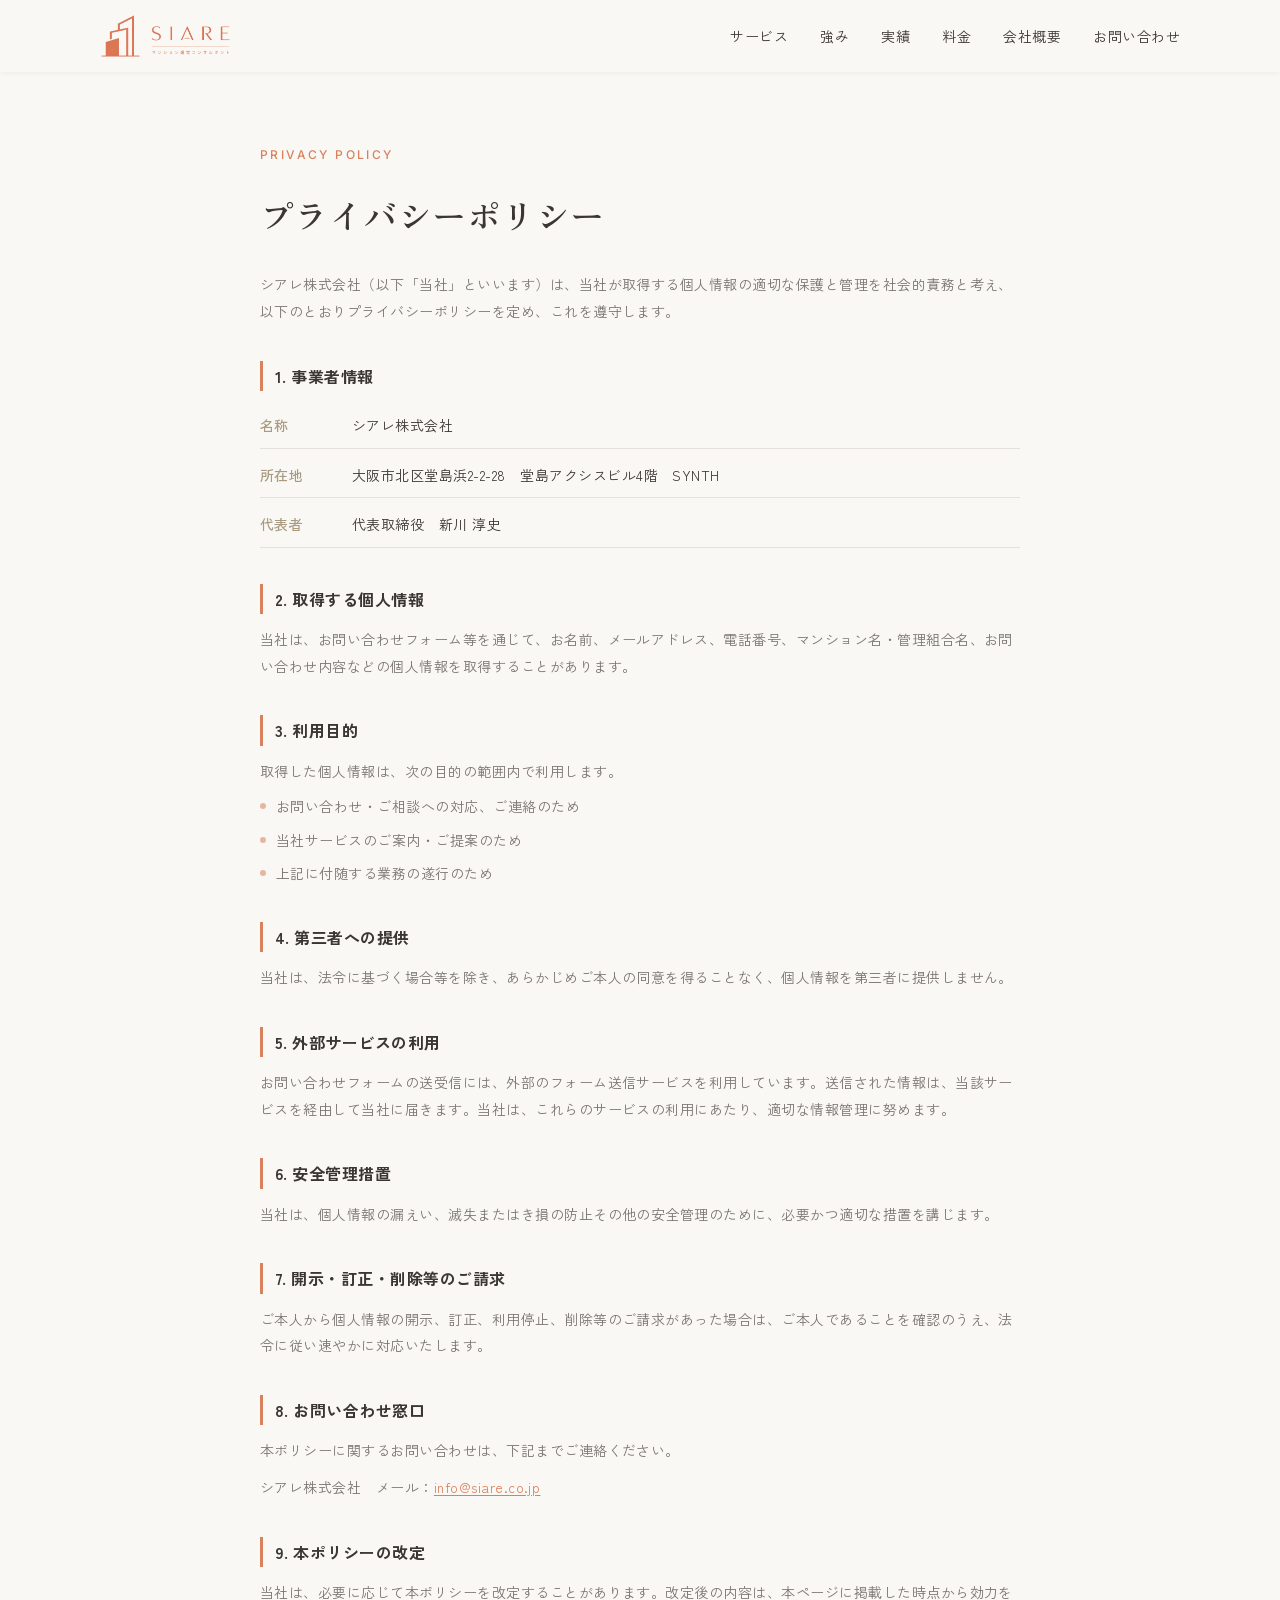
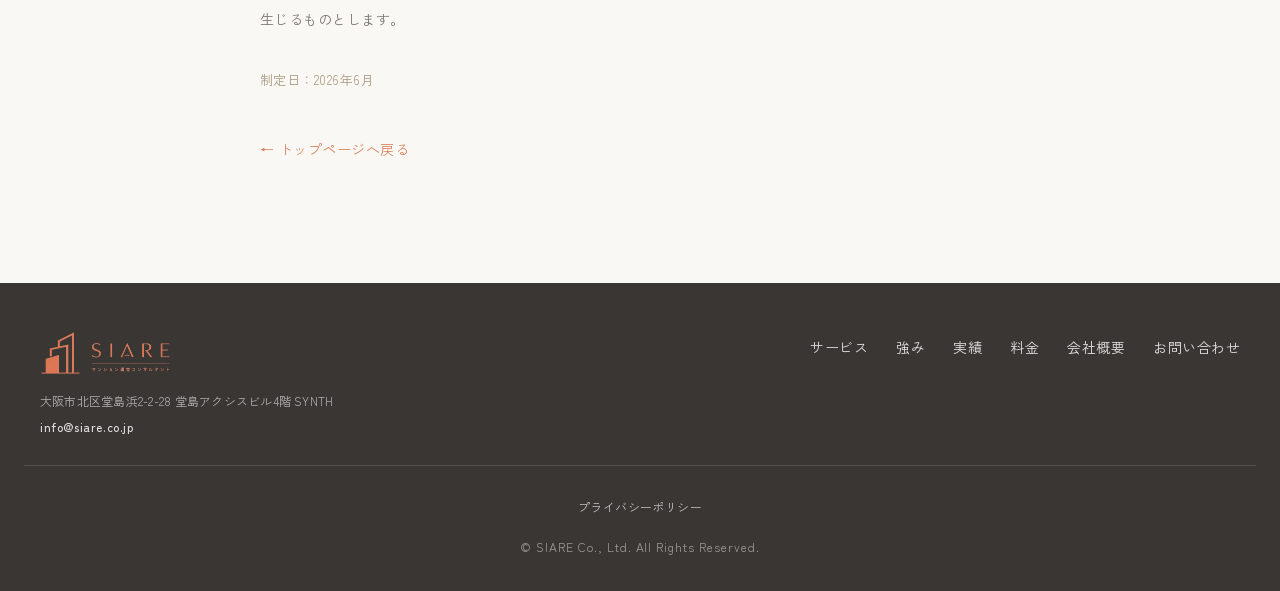
==== privacy.html @ 4459113c "feat: 対応実績(CASE STUDY)セクション・プライバシーポリシー・ファビコンを追加 - 実績(CASE STUDY)セクション追加: 540戸タワマンでの積立金増額圧縮   (370→27" ====
<!DOCTYPE html>
<html lang="ja">
<head>
  <meta charset="UTF-8">
  <meta name="viewport" content="width=device-width, initial-scale=1.0">
  <title>プライバシーポリシー | シアレ株式会社</title>
  <meta name="description" content="シアレ株式会社のプライバシーポリシー（個人情報の取り扱いについて）。">
  <link rel="canonical" href="https://www.siare.co.jp/privacy.html">
  <meta name="robots" content="index, follow">

  <link rel="icon" href="images/favicon.png" type="image/png">

  <link rel="preconnect" href="https://fonts.googleapis.com">
  <link rel="preconnect" href="https://fonts.gstatic.com" crossorigin>
  <link href="https://fonts.googleapis.com/css2?family=Cormorant+Garamond:wght@400;500;600&family=Inter:wght@400;500&family=Zen+Kaku+Gothic+New:wght@400;500;700&family=Zen+Old+Mincho:wght@400;500;600;700&display=swap" rel="stylesheet">

  <link rel="stylesheet" href="css/style.css">
</head>
<body class="page-legal">

  <header class="site-header is-scrolled" id="site-header">
    <div class="site-header__inner">
      <a class="brand" href="index.html" aria-label="シアレ株式会社 トップへ">
        <img class="brand__img" src="images/logo.png" alt="SIARE マンション運営コンサルタント" width="1040" height="349">
      </a>

      <nav class="global-nav" id="global-nav" aria-label="メインナビゲーション">
        <ul class="global-nav__list">
          <li><a href="index.html#service">サービス</a></li>
          <li><a href="index.html#strength">強み</a></li>
          <li><a href="index.html#case">実績</a></li>
          <li><a href="index.html#pricing">料金</a></li>
          <li><a href="index.html#company">会社概要</a></li>
          <li><a href="index.html#contact">お問い合わせ</a></li>
        </ul>
      </nav>

      <button class="nav-toggle" id="nav-toggle" aria-label="メニューを開く" aria-expanded="false" aria-controls="global-nav">
        <span class="nav-toggle__bar"></span>
        <span class="nav-toggle__bar"></span>
        <span class="nav-toggle__bar"></span>
      </button>
    </div>
  </header>

  <main class="legal">
    <div class="legal__inner">
      <p class="label">PRIVACY POLICY</p>
      <h1 class="legal__title">プライバシーポリシー</h1>
      <p class="legal__intro">
        シアレ株式会社（以下「当社」といいます）は、当社が取得する個人情報の適切な保護と管理を社会的責務と考え、
        以下のとおりプライバシーポリシーを定め、これを遵守します。
      </p>

      <section class="legal-section">
        <h2 class="legal-section__title">1. 事業者情報</h2>
        <dl class="legal-info">
          <div><dt>名称</dt><dd>シアレ株式会社</dd></div>
          <div><dt>所在地</dt><dd>大阪市北区堂島浜2-2-28　堂島アクシスビル4階　SYNTH</dd></div>
          <div><dt>代表者</dt><dd>代表取締役　新川 淳史</dd></div>
        </dl>
      </section>

      <section class="legal-section">
        <h2 class="legal-section__title">2. 取得する個人情報</h2>
        <p>当社は、お問い合わせフォーム等を通じて、お名前、メールアドレス、電話番号、マンション名・管理組合名、お問い合わせ内容などの個人情報を取得することがあります。</p>
      </section>

      <section class="legal-section">
        <h2 class="legal-section__title">3. 利用目的</h2>
        <p>取得した個人情報は、次の目的の範囲内で利用します。</p>
        <ul class="legal-list">
          <li>お問い合わせ・ご相談への対応、ご連絡のため</li>
          <li>当社サービスのご案内・ご提案のため</li>
          <li>上記に付随する業務の遂行のため</li>
        </ul>
      </section>

      <section class="legal-section">
        <h2 class="legal-section__title">4. 第三者への提供</h2>
        <p>当社は、法令に基づく場合等を除き、あらかじめご本人の同意を得ることなく、個人情報を第三者に提供しません。</p>
      </section>

      <section class="legal-section">
        <h2 class="legal-section__title">5. 外部サービスの利用</h2>
        <p>お問い合わせフォームの送受信には、外部のフォーム送信サービスを利用しています。送信された情報は、当該サービスを経由して当社に届きます。当社は、これらのサービスの利用にあたり、適切な情報管理に努めます。</p>
      </section>

      <section class="legal-section">
        <h2 class="legal-section__title">6. 安全管理措置</h2>
        <p>当社は、個人情報の漏えい、滅失またはき損の防止その他の安全管理のために、必要かつ適切な措置を講じます。</p>
      </section>

      <section class="legal-section">
        <h2 class="legal-section__title">7. 開示・訂正・削除等のご請求</h2>
        <p>ご本人から個人情報の開示、訂正、利用停止、削除等のご請求があった場合は、ご本人であることを確認のうえ、法令に従い速やかに対応いたします。</p>
      </section>

      <section class="legal-section">
        <h2 class="legal-section__title">8. お問い合わせ窓口</h2>
        <p>本ポリシーに関するお問い合わせは、下記までご連絡ください。</p>
        <p>シアレ株式会社　メール：<a href="mailto:info@siare.co.jp">info@siare.co.jp</a></p>
      </section>

      <section class="legal-section">
        <h2 class="legal-section__title">9. 本ポリシーの改定</h2>
        <p>当社は、必要に応じて本ポリシーを改定することがあります。改定後の内容は、本ページに掲載した時点から効力を生じるものとします。</p>
      </section>

      <p class="legal__date">制定日：2026年6月</p>

      <p class="legal__back"><a href="index.html">← トップページへ戻る</a></p>
    </div>
  </main>

  <footer class="site-footer">
    <div class="site-footer__inner">
      <div class="site-footer__brand">
        <img class="brand__img brand__img--footer" src="images/logo.png" alt="SIARE マンション運営コンサルタント" width="1040" height="349">
        <p class="footer-contact">
          <span class="footer-contact__addr">大阪市北区堂島浜2-2-28 堂島アクシスビル4階 SYNTH</span>
          <a class="footer-contact__link" href="mailto:info@siare.co.jp">info@siare.co.jp</a>
        </p>
      </div>
      <nav class="footer-nav" aria-label="フッターナビゲーション">
        <ul class="footer-nav__list">
          <li><a href="index.html#service">サービス</a></li>
          <li><a href="index.html#strength">強み</a></li>
          <li><a href="index.html#case">実績</a></li>
          <li><a href="index.html#pricing">料金</a></li>
          <li><a href="index.html#company">会社概要</a></li>
          <li><a href="index.html#contact">お問い合わせ</a></li>
        </ul>
      </nav>
    </div>
    <div class="site-footer__legal">
      <a href="privacy.html">プライバシーポリシー</a>
    </div>
    <p class="site-footer__copyright">© SIARE Co., Ltd. All Rights Reserved.</p>
  </footer>

  <script src="js/main.js"></script>
</body>
</html>
---- css/style.css ----
/* ============================================ */
/* CSS変数（デザインシステム）                   */
/* ============================================ */
:root {
  /* メインカラー */
  --color-terracotta:        #D9805C;  /* メインアクセント */
  --color-terracotta-dark:   #C56B47;  /* ホバー・強調 */
  --color-terracotta-light:  #E8B5A0;  /* 区切り・淡いアクセント */

  /* 背景 */
  --color-bg-main:           #FAF8F4;  /* メイン背景 */
  --color-bg-section:        #F5F1EB;  /* セクション区切り背景 */
  --color-bg-card:           #FFFFFF;  /* カード背景 */

  /* テキスト */
  --color-text-primary:      #3A3633;  /* 本文・見出し */
  --color-text-secondary:    #7A7570;  /* サブテキスト */
  --color-text-muted:        #A89B82;  /* ラベル・補助 */

  /* ライン */
  --color-line-light:        #E5E2DC;  /* 境界線 */
  --color-line-accent:       #D9805C;  /* アクセント線 */

  /* チャコール（フッター等） */
  --color-charcoal:          #3A3633;

  /* フォントファミリー */
  --font-jp: 'Zen Kaku Gothic New', 'Hiragino Kaku Gothic ProN', 'Hiragino Sans', sans-serif;
  --font-jp-serif: 'Zen Old Mincho', 'Hiragino Mincho ProN', 'YuMincho', 'Yu Mincho', serif;
  --font-en-serif: 'Cormorant Garamond', 'Playfair Display', Georgia, serif;
  --font-en-sans: 'Inter', 'Helvetica Neue', Arial, sans-serif;

  /* レイアウト */
  --content-max: 1200px;
  --header-height: 72px;
}

/* ============================================ */
/* リセット                                      */
/* ============================================ */
*,
*::before,
*::after {
  box-sizing: border-box;
  margin: 0;
  padding: 0;
}

html {
  scroll-behavior: smooth;
  scroll-padding-top: var(--header-height);
}

img {
  max-width: 100%;
  height: auto;
  display: block;
}

ul {
  list-style: none;
}

a {
  text-decoration: none;
  color: inherit;
}

button {
  font-family: inherit;
  cursor: pointer;
  border: none;
  background: none;
}

/* ============================================ */
/* ベース・タイポグラフィ                         */
/* ============================================ */
body {
  font-family: var(--font-jp);
  color: var(--color-text-primary);
  background-color: var(--color-bg-main);
  line-height: 1.9;
  font-size: 14px;
  font-weight: 400;
  letter-spacing: 0.03em;
  -webkit-font-smoothing: antialiased;
  text-rendering: optimizeLegibility;
}

/* 小ラベル（英文） */
.label {
  font-family: var(--font-en-sans);
  color: var(--color-terracotta);
  font-size: 12px;
  letter-spacing: 0.2em;
  font-weight: 500;
  text-transform: uppercase;
  margin-bottom: 16px;
}

/* セクション見出し */
.section-heading {
  font-family: var(--font-jp-serif);
  font-size: 25px;
  font-weight: 600;
  line-height: 1.5;
  letter-spacing: 0.04em;
  color: var(--color-text-primary);
}

.section-heading--left {
  margin-bottom: 24px;
}

/* 罫線付き中央見出し（─── サービス ───） */
.section-heading--ruled {
  text-align: center;
  margin-bottom: 48px;
  display: flex;
  align-items: center;
  justify-content: center;
  gap: 20px;
}

.section-heading--ruled span {
  white-space: nowrap;
}

.section-heading--ruled::before,
.section-heading--ruled::after {
  content: "";
  display: block;
  width: 48px;
  height: 1px;
  background-color: var(--color-terracotta);
}

/* 共通インナー（最大幅・中央寄せ） */
.hero__inner,
.concept__inner,
.service__inner,
.target__inner,
.message__inner,
.company__inner,
.cta__inner,
.site-footer__inner {
  max-width: var(--content-max);
  margin-inline: auto;
}

/* セクション共通の余白（モバイル） */
.concept,
.service,
.target,
.message,
.company,
.cta,
.contact {
  padding: 60px 24px;
}

/* ============================================ */
/* ボタン                                        */
/* ============================================ */
.btn {
  display: inline-flex;
  align-items: center;
  gap: 8px;
  padding: 14px 32px;
  border-radius: 2px;
  font-family: var(--font-jp);
  font-size: 14px;
  font-weight: 500;
  line-height: 1;
  transition: background-color 0.25s ease, color 0.25s ease;
  border: 1px solid transparent;
}

/* プライマリ */
.btn--primary {
  background-color: var(--color-terracotta);
  color: #fff;
}
.btn--primary:hover {
  background-color: var(--color-terracotta-dark);
}

/* セカンダリ */
.btn--secondary {
  background-color: transparent;
  color: var(--color-terracotta);
  border-color: var(--color-terracotta);
}
.btn--secondary:hover {
  background-color: var(--color-terracotta);
  color: #fff;
}

/* アクセント背景上（白塗り・テラコッタ文字） */
.btn--on-accent {
  background-color: #fff;
  color: var(--color-terracotta);
  padding: 16px 40px;
  font-size: 15px;
}
.btn--on-accent:hover {
  background-color: var(--color-bg-section);
}

/* ============================================ */
/* ヘッダー（fixed）                             */
/* ============================================ */
.site-header {
  position: fixed;
  top: 0;
  left: 0;
  width: 100%;
  background-color: transparent;
  z-index: 1000;
  transition: background-color 0.3s ease, box-shadow 0.3s ease;
}

/* スクロール後：白背景に切替 */
.site-header.is-scrolled {
  background-color: rgba(250, 248, 244, 0.92);
  box-shadow: 0 1px 6px rgba(0, 0, 0, 0.05);
  -webkit-backdrop-filter: blur(8px);
  backdrop-filter: blur(8px);
}

.site-header__inner {
  max-width: var(--content-max);
  margin-inline: auto;
  height: var(--header-height);
  padding: 0 24px;
  display: flex;
  align-items: center;
  justify-content: space-between;
}

.brand {
  display: flex;
  flex-direction: column;
  line-height: 1.2;
}

.brand__logo {
  font-family: var(--font-en-serif);
  font-size: 26px;
  font-weight: 600;
  letter-spacing: 0.08em;
  color: #fff;
  transition: color 0.3s ease;
}

.brand__tagline {
  font-size: 10px;
  letter-spacing: 0.08em;
  color: rgba(255, 255, 255, 0.8);
  margin-top: 2px;
  transition: color 0.3s ease;
}

/* スクロール後（白背景）のブランド配色 */
.site-header.is-scrolled .brand__logo {
  color: var(--color-terracotta);
}
.site-header.is-scrolled .brand__tagline {
  color: var(--color-text-secondary);
}

/* ロゴ画像（テキストロゴから差し替え・透過PNG） */
.brand__img {
  height: 38px;
  width: auto;
  display: block;
}
/* 透明ヘッダー（ヒーロー上の暗背景）では白く表示 */
.site-header .brand__img {
  filter: brightness(0) invert(1);
  transition: filter 0.3s ease;
}
/* スクロール後（明るいクリーム背景）は本来のテラコッタ色 */
.site-header.is-scrolled .brand__img {
  filter: none;
}
/* フッター（暗いチャコール背景）では白く表示 */
.brand__img--footer {
  filter: brightness(0) invert(1);
  height: 44px;
}

@media (min-width: 768px) {
  .brand__img {
    height: 44px;
  }
}

/* グローバルナビ（モバイル：非表示→展開） */
.global-nav {
  position: fixed;
  top: var(--header-height);
  left: 0;
  width: 100%;
  background-color: rgba(255, 255, 255, 0.98);
  box-shadow: 0 6px 10px rgba(0, 0, 0, 0.05);
  max-height: 0;
  overflow: hidden;
  transition: max-height 0.3s ease;
}

.global-nav.is-open {
  max-height: 320px;
}

.global-nav__list {
  display: flex;
  flex-direction: column;
}

.global-nav__list li {
  border-top: 1px solid var(--color-line-light);
}

.global-nav__list a {
  display: block;
  padding: 16px 24px;
  font-size: 15px;
  color: var(--color-text-primary);
  transition: color 0.2s ease;
}

.global-nav__list a:hover {
  color: var(--color-terracotta);
}

/* ハンバーガー */
.nav-toggle {
  width: 40px;
  height: 40px;
  display: flex;
  flex-direction: column;
  justify-content: center;
  align-items: center;
  gap: 5px;
}

.nav-toggle__bar {
  display: block;
  width: 24px;
  height: 2px;
  background-color: #fff;
  transition: transform 0.3s ease, opacity 0.3s ease, background-color 0.3s ease;
}

/* スクロール後／メニュー展開中はダーク */
.site-header.is-scrolled .nav-toggle__bar,
.nav-toggle.is-active .nav-toggle__bar {
  background-color: var(--color-text-primary);
}

.nav-toggle.is-active .nav-toggle__bar:nth-child(1) {
  transform: translateY(7px) rotate(45deg);
}
.nav-toggle.is-active .nav-toggle__bar:nth-child(2) {
  opacity: 0;
}
.nav-toggle.is-active .nav-toggle__bar:nth-child(3) {
  transform: translateY(-7px) rotate(-45deg);
}

/* ============================================ */
/* ヒーローセクション（画像背景＋オーバーレイ）   */
/* ============================================ */
.hero {
  position: relative;
  min-height: 88svh;
  display: flex;
  align-items: center;
  justify-content: center;
  text-align: center;
  padding: calc(var(--header-height) + 36px) 24px 72px;
  overflow: hidden;
}

/* 背景画像（全面カバー） */
.hero__bg {
  position: absolute;
  inset: 0;
  z-index: 0;
  background-color: var(--color-charcoal);
}

/* 各スライド（クロスフェード） */
.hero__slide {
  position: absolute;
  inset: 0;
  width: 100%;
  height: 100%;
  object-fit: cover;
  object-position: center;
  opacity: 0;
  will-change: opacity;
  animation: heroSlideFade 32s infinite;
}

/* 4枚を8秒ごとに切替（フェード約1.3秒） */
.hero__slide:nth-child(1) { animation-delay: 0s; }
.hero__slide:nth-child(2) { animation-delay: 8s; }
.hero__slide:nth-child(3) { animation-delay: 16s; }
.hero__slide:nth-child(4) { animation-delay: 24s; }

@keyframes heroSlideFade {
  0%    { opacity: 0; }
  4%    { opacity: 1; }
  25%   { opacity: 1; }
  29%   { opacity: 0; }
  100%  { opacity: 0; }
}

/* 動きを抑える設定では1枚目を静止表示 */
@media (prefers-reduced-motion: reduce) {
  .hero__slide {
    animation: none;
  }
  .hero__slide:nth-child(1) {
    opacity: 1;
  }
}

/* 文字可読性のためのスクリム（中央寄せ・対称） */
.hero__overlay {
  position: absolute;
  inset: 0;
  z-index: 1;
  background:
    linear-gradient(180deg, rgba(28, 24, 22, 0.66) 0%, rgba(28, 24, 22, 0.34) 26%, rgba(28, 24, 22, 0.36) 60%, rgba(28, 24, 22, 0.64) 100%),
    radial-gradient(ellipse at center, rgba(28, 24, 22, 0.48) 0%, rgba(28, 24, 22, 0.18) 72%);
}

.hero__inner {
  position: relative;
  z-index: 2;
  width: 100%;
  display: flex;
  justify-content: center;
}

.hero__text {
  max-width: 760px;
  color: #fff;
}

.hero__eyebrow {
  display: inline-flex;
  align-items: center;
  gap: 14px;
  font-family: var(--font-jp);
  font-size: 11px;
  letter-spacing: 0.18em;
  font-weight: 500;
  color: var(--color-terracotta-light);
  margin-bottom: 24px;
}

/* ラベル両脇の短い罫線（タブレット以上で表示） */
.hero__eyebrow::before,
.hero__eyebrow::after {
  content: "";
  display: none;
  width: 28px;
  height: 1px;
  background-color: rgba(232, 181, 160, 0.6);
}

.hero__heading {
  font-family: var(--font-jp-serif);
  font-size: 29px;
  font-weight: 700;
  line-height: 1.4;
  letter-spacing: 0.03em;
  color: #fff;
  margin-bottom: 0;
  text-shadow: 0 2px 28px rgba(0, 0, 0, 0.45);
}

/* ============================================ */
/* キーワード強調「運営」（サイト共通・再利用可） */
/* ============================================ */
.kw {
  position: relative;
  color: var(--color-terracotta);
  font-weight: 700;
  white-space: nowrap;
}

/* 暗い背景（ヒーロー等）では明るめのテラコッタに */
.hero .kw {
  color: var(--color-terracotta-light);
}

/* ヒーロー内：柔らかいピル型のお問い合わせバナー */
.hero__contact-link {
  display: inline-flex;
  align-items: center;
  margin-top: 36px;
  padding: 11px 30px;
  font-size: 13px;
  letter-spacing: 0.12em;
  color: #fff;
  border-radius: 999px;
  background-color: rgba(255, 255, 255, 0.12);
  border: 1px solid rgba(255, 255, 255, 0.55);
  -webkit-backdrop-filter: blur(4px);
  backdrop-filter: blur(4px);
  box-shadow: 0 6px 24px rgba(0, 0, 0, 0.15);
  transition: background-color 0.3s ease, color 0.3s ease, border-color 0.3s ease, transform 0.3s ease;
}

.hero__contact-link:hover {
  background-color: #fff;
  color: var(--color-terracotta);
  border-color: #fff;
  transform: translateY(-2px);
}

.hero__lead {
  font-size: 14px;
  line-height: 2;
  color: rgba(255, 255, 255, 0.92);
  margin-top: 22px;
  margin-bottom: 0;
  text-shadow: 0 1px 12px rgba(0, 0, 0, 0.35);
}

.hero__actions {
  display: flex;
  flex-wrap: wrap;
  justify-content: center;
  gap: 16px;
  margin-top: 40px;
}

/* ヒーロー上のゴーストボタン（白枠・白文字） */
.btn--hero-ghost {
  background-color: rgba(255, 255, 255, 0.08);
  color: #fff;
  border-color: rgba(255, 255, 255, 0.7);
  backdrop-filter: blur(2px);
}
.btn--hero-ghost:hover {
  background-color: #fff;
  color: var(--color-text-primary);
  border-color: #fff;
}

/* スクロール誘導 */
.hero__scroll {
  position: absolute;
  z-index: 2;
  left: 50%;
  bottom: 28px;
  transform: translateX(-50%);
  display: flex;
  flex-direction: column;
  align-items: center;
  gap: 10px;
}

.hero__scroll-line {
  width: 1px;
  height: 48px;
  background-color: rgba(255, 255, 255, 0.6);
  position: relative;
  overflow: hidden;
}

.hero__scroll-line::after {
  content: "";
  position: absolute;
  top: -50%;
  left: 0;
  width: 100%;
  height: 50%;
  background-color: #fff;
  animation: heroScroll 2s cubic-bezier(0.4, 0, 0.2, 1) infinite;
}

@keyframes heroScroll {
  0%   { transform: translateY(0); }
  100% { transform: translateY(300%); }
}

.hero__scroll-text {
  font-family: var(--font-en-sans);
  font-size: 10px;
  letter-spacing: 0.2em;
  color: rgba(255, 255, 255, 0.7);
  writing-mode: vertical-rl;
}

@media (prefers-reduced-motion: reduce) {
  .hero__scroll-line::after {
    animation: none;
  }
}

/* ============================================ */
/* ブランドコンセプト                             */
/* ============================================ */
.concept {
  background-color: var(--color-bg-section);
}

.concept__body {
  font-size: 14px;
  line-height: 1.9;
  color: var(--color-text-secondary);
  margin-bottom: 20px;
}

.concept__images {
  display: flex;
  gap: 16px;
  margin-top: 40px;
}

.concept__images img {
  width: 50%;
  border-radius: 4px;
}

/* ============================================ */
/* サービス（4カード）                            */
/* ============================================ */
.service__grid {
  display: grid;
  grid-template-columns: 1fr;
  gap: 20px;
}

.card {
  background-color: var(--color-bg-card);
  padding: 32px;
  border-radius: 4px;
  box-shadow: 0 1px 3px rgba(0, 0, 0, 0.04);
  transition: box-shadow 0.25s ease;
  text-align: center;
}

.card:hover {
  box-shadow: 0 6px 18px rgba(0, 0, 0, 0.08);
}

.card__icon {
  width: 48px;
  height: 48px;
  margin: 0 auto 20px;
  color: var(--color-terracotta);
}

.card__icon svg {
  width: 100%;
  height: 100%;
}

.card__title {
  font-size: 18px;
  font-weight: 500;
  margin-bottom: 14px;
}

.card__body {
  font-size: 14px;
  line-height: 1.9;
  color: var(--color-text-secondary);
  text-align: left;
}

/* ============================================ */
/* シアレが向き合う管理組合                       */
/* ============================================ */
.target__image img {
  width: 100%;
  border-radius: 4px;
  margin-bottom: 32px;
}

.check-list li {
  display: flex;
  align-items: flex-start;
  gap: 14px;
  padding: 16px 0;
  border-bottom: 1px solid var(--color-line-light);
  font-size: 15px;
  line-height: 1.7;
}

.check-list li:first-child {
  border-top: 1px solid var(--color-line-light);
}

.check-list__icon {
  flex-shrink: 0;
  width: 24px;
  height: 24px;
  color: var(--color-terracotta);
  margin-top: 2px;
}

.check-list__icon svg {
  width: 100%;
  height: 100%;
}

/* ============================================ */
/* 代表メッセージ                                */
/* ============================================ */
.message {
  background-color: var(--color-bg-section);
}

/* 代表メッセージの見出しは長めなので字間を詰め、デスクトップでは1行に収める */
.message .section-heading {
  letter-spacing: 0.01em;
}
@media (min-width: 1024px) {
  .message .section-heading {
    font-size: 28px;
  }
}

.message__image img {
  width: 100%;
  border-radius: 4px;
  margin-bottom: 32px;
}

.message__body {
  font-size: 14px;
  line-height: 1.9;
  color: var(--color-text-secondary);
  margin-bottom: 20px;
}

.message__sign {
  margin-top: 28px;
  font-family: var(--font-jp-serif);
  font-size: 17px;
  font-weight: 600;
  letter-spacing: 0.06em;
  color: var(--color-text-primary);
}

/* ============================================ */
/* 会社概要                                      */
/* ============================================ */
.company__list {
  margin-bottom: 32px;
}

.company__row {
  display: flex;
  flex-direction: column;
  gap: 4px;
  padding: 16px 0 16px 16px;
  border-left: 2px solid var(--color-terracotta);
  border-bottom: 1px solid var(--color-line-light);
}

.company__row dt {
  font-size: 12px;
  letter-spacing: 0.1em;
  color: var(--color-text-muted);
  font-weight: 500;
}

.company__row dd {
  font-size: 15px;
  color: var(--color-text-primary);
}

.company__image img {
  width: 100%;
  border-radius: 4px;
}

/* ============================================ */
/* お問い合わせCTA                               */
/* ============================================ */
.cta {
  background-color: var(--color-terracotta-dark);
}

.cta__heading {
  font-family: var(--font-jp-serif);
  font-size: 26px;
  font-weight: 600;
  line-height: 1.5;
  letter-spacing: 0.04em;
  color: #fff;
  margin-bottom: 16px;
}

.cta__body {
  font-size: 14px;
  line-height: 1.9;
  color: rgba(255, 255, 255, 0.85);
  margin-bottom: 28px;
}

/* モバイル：縦積み時はお問い合わせボタンを中央寄せ（≥768pxではflexレイアウトが優先） */
.cta__action {
  text-align: center;
}

/* ============================================ */
/* 問い合わせフォーム                            */
/* ============================================ */
.contact {
  background-color: var(--color-bg-section);
}

.contact__inner {
  max-width: 760px;
  margin-inline: auto;
}

.contact__head {
  text-align: center;
  margin-bottom: 48px;
}

.contact__head .label {
  margin-bottom: 12px;
}

.contact__lead {
  font-size: 14px;
  line-height: 1.9;
  color: var(--color-text-secondary);
  margin-top: 20px;
}

/* フォーム本体 */
.contact-form {
  display: flex;
  flex-direction: column;
  gap: 24px;
}

.form-grid {
  display: flex;
  flex-direction: column;
  gap: 24px;
}

.form-row {
  display: flex;
  flex-direction: column;
  gap: 8px;
}

.form-label {
  font-size: 14px;
  font-weight: 500;
  color: var(--color-text-primary);
  display: flex;
  align-items: center;
  gap: 10px;
}

.form-required {
  font-size: 11px;
  font-weight: 500;
  letter-spacing: 0.04em;
  color: #fff;
  background-color: var(--color-terracotta);
  padding: 2px 8px;
  border-radius: 2px;
  line-height: 1.6;
}

.form-input {
  width: 100%;
  font-family: var(--font-jp);
  font-size: 15px;
  color: var(--color-text-primary);
  background-color: var(--color-bg-card);
  border: 1px solid var(--color-line-light);
  border-radius: 3px;
  padding: 13px 16px;
  line-height: 1.6;
  transition: border-color 0.2s ease, box-shadow 0.2s ease;
}

.form-input::placeholder {
  color: var(--color-text-muted);
}

.form-input:focus {
  outline: none;
  border-color: var(--color-terracotta);
  box-shadow: 0 0 0 3px rgba(217, 128, 92, 0.15);
}

.form-textarea {
  resize: vertical;
  min-height: 140px;
}

.form-select {
  appearance: none;
  -webkit-appearance: none;
  background-image: url("data:image/svg+xml,%3Csvg xmlns='http://www.w3.org/2000/svg' width='12' height='8' viewBox='0 0 12 8' fill='none' stroke='%23D9805C' stroke-width='2' stroke-linecap='round' stroke-linejoin='round'%3E%3Cpolyline points='1 1 6 6 11 1'/%3E%3C/svg%3E");
  background-repeat: no-repeat;
  background-position: right 16px center;
  padding-right: 40px;
  cursor: pointer;
}

.form-consent {
  text-align: center;
}

.form-consent__label {
  display: inline-flex;
  align-items: center;
  gap: 10px;
  font-size: 14px;
  color: var(--color-text-secondary);
  cursor: pointer;
}

.form-consent__label input {
  width: 18px;
  height: 18px;
  accent-color: var(--color-terracotta);
  flex-shrink: 0;
}

.form-actions {
  text-align: center;
  margin-top: 8px;
}

.btn--submit {
  padding: 16px 56px;
  font-size: 15px;
}

/* 送信結果メッセージ */
.form-status {
  text-align: center;
  font-size: 14px;
  line-height: 1.7;
  min-height: 1.2em;
  margin-top: -4px;
}
.form-status--pending {
  color: var(--color-text-secondary);
}
.form-status--ok {
  color: #2f7d57;
}
.form-status--err {
  color: #c0563f;
}

/* ============================================ */
/* フッター                                      */
/* ============================================ */
.site-footer {
  background-color: var(--color-charcoal);
  color: rgba(255, 255, 255, 0.85);
  padding: 48px 24px 32px;
}

.site-footer__inner {
  display: flex;
  flex-direction: column;
  gap: 28px;
}

.brand__logo--light {
  color: #fff;
}

.brand__tagline--light {
  color: rgba(255, 255, 255, 0.6);
}

.site-footer__brand {
  display: flex;
  flex-direction: column;
  align-items: flex-start; /* ロゴ等が横方向に引き伸ばされる(縦に潰れる)のを防ぐ */
  line-height: 1.2;
}

/* フッターロゴ：縦横比を保つ */
.brand__img--footer {
  align-self: flex-start;
  width: auto;
}

/* フッター：住所・電話・メール */
.footer-contact {
  margin-top: 16px;
  display: flex;
  flex-direction: column;
  gap: 5px;
  font-size: 12px;
  line-height: 1.7;
  letter-spacing: 0.02em;
}
.footer-contact__addr {
  color: rgba(255, 255, 255, 0.6);
}
.footer-contact__link {
  color: rgba(255, 255, 255, 0.85);
  font-weight: 500;
  letter-spacing: 0.05em;
  transition: color 0.2s ease;
}
.footer-contact__link:hover {
  color: var(--color-terracotta-light);
}

.footer-nav__list {
  display: flex;
  flex-direction: column;
  gap: 12px;
}

.footer-nav__list a {
  font-size: 14px;
  color: rgba(255, 255, 255, 0.85);
  transition: color 0.2s ease;
}

.footer-nav__list a:hover {
  color: var(--color-terracotta-light);
}

.site-footer__copyright {
  margin-top: 32px;
  padding-top: 24px;
  border-top: 1px solid rgba(255, 255, 255, 0.12);
  text-align: center;
  font-size: 12px;
  letter-spacing: 0.08em;
  color: rgba(255, 255, 255, 0.5);
}

/* ============================================ */
/* レスポンシブ：タブレット（768px〜）            */
/* ============================================ */
@media (min-width: 768px) {

  body {
    font-size: 16px;
  }

  /* セクション余白 */
  .concept,
  .service,
  .target,
  .message,
  .company,
  .cta,
  .contact {
    padding: 80px 40px;
  }

  .site-header__inner {
    padding: 0 40px;
  }

  /* フォーム：氏名以外の一部を2カラム */
  .form-grid {
    flex-direction: row;
    gap: 24px;
  }
  .form-grid .form-row {
    flex: 1 1 50%;
  }

  /* 見出しサイズ */
  .hero__heading {
    font-size: 62px;
    line-height: 1.32;
  }

  .section-heading {
    font-size: 30px;
  }

  /* ナビ：横並び表示・ハンバーガー非表示 */
  .nav-toggle {
    display: none;
  }

  .global-nav {
    position: static;
    width: auto;
    max-height: none;
    overflow: visible;
    background: none;
    box-shadow: none;
  }

  .global-nav__list {
    flex-direction: row;
    gap: 32px;
  }

  .global-nav__list li {
    border-top: none;
  }

  .global-nav__list a {
    padding: 0;
    font-size: 14px;
    color: #fff;
    position: relative;
    transition: color 0.3s ease;
  }
  /* ホバーで左から伸びる下線 */
  .global-nav__list a::after {
    content: "";
    position: absolute;
    left: 0;
    bottom: -6px;
    width: 100%;
    height: 1px;
    background-color: currentColor;
    transform: scaleX(0);
    transform-origin: left center;
    transition: transform 0.35s cubic-bezier(0.4, 0, 0.2, 1);
  }
  .global-nav__list a:hover::after {
    transform: scaleX(1);
  }
  /* マウスが離れる時は右へ消えていく */
  .global-nav__list a:not(:hover)::after {
    transform-origin: right center;
  }
  .site-header.is-scrolled .global-nav__list a {
    color: var(--color-text-primary);
  }
  .site-header.is-scrolled .global-nav__list a:hover {
    color: var(--color-terracotta);
  }

  /* ヒーロー：余白とテキスト幅を拡張 */
  .hero {
    padding: calc(var(--header-height) + 64px) 40px 112px;
  }
  .hero__text {
    max-width: 720px;
  }
  .hero__eyebrow {
    font-size: 13px;
    margin-bottom: 24px;
  }
  .hero__eyebrow::before,
  .hero__eyebrow::after {
    display: block;
  }
  .hero__lead {
    font-size: 16px;
  }

  /* コンセプト：2カラム */
  .concept__inner {
    display: flex;
    align-items: center;
    gap: 48px;
  }
  .concept__text {
    flex: 1 1 50%;
  }
  .concept__images {
    flex: 1 1 50%;
    margin-top: 0;
  }

  /* サービス：2×2 */
  .service__grid {
    grid-template-columns: repeat(2, 1fr);
    gap: 24px;
  }

  /* 向き合う管理組合：2カラム */
  .target__inner {
    display: flex;
    align-items: center;
    gap: 48px;
  }
  .target__image {
    flex: 1 1 45%;
  }
  .target__image img {
    margin-bottom: 0;
  }
  .target__text {
    flex: 1 1 55%;
  }

  /* 代表メッセージ：2カラム */
  .message__inner {
    display: flex;
    align-items: center;
    gap: 48px;
  }
  .message__image {
    flex: 1 1 34%;
  }
  .message__image img {
    margin-bottom: 0;
  }
  .message__text {
    flex: 1 1 66%;
  }

  /* 会社概要：2カラム */
  .company__inner {
    display: flex;
    align-items: center;
    gap: 48px;
  }
  .company__text {
    flex: 1 1 55%;
  }
  .company__image {
    flex: 1 1 45%;
  }

  /* CTA：横並び */
  .cta__inner {
    display: flex;
    align-items: center;
    justify-content: space-between;
    gap: 40px;
  }

  .cta__heading {
    font-size: 28px;
  }

  /* フッター：左右 */
  .site-footer__inner {
    flex-direction: row;
    justify-content: space-between;
    align-items: flex-start;
  }
  .footer-nav__list {
    flex-direction: row;
    gap: 28px;
  }
}

/* ============================================ */
/* レスポンシブ：デスクトップ（1024px〜）         */
/* ============================================ */
@media (min-width: 1024px) {

  /* セクション余白 */
  .concept,
  .service,
  .target,
  .message,
  .company,
  .cta,
  .contact {
    padding: 120px 60px;
  }

  .site-header__inner {
    padding: 0 60px;
  }

  /* 見出しサイズ */
  .hero {
    padding: calc(var(--header-height) + 80px) 60px 120px;
  }
  .hero__text {
    max-width: 1040px;
  }
  .hero__heading {
    font-size: 82px;
    line-height: 1.26;
  }
  .hero__eyebrow {
    font-size: 13px;
    margin-bottom: 30px;
  }

  .section-heading {
    font-size: 36px;
  }

  .hero__lead,
  .concept__body,
  .message__body,
  .card__body {
    font-size: 16px;
  }

  /* サービス：横並び4つ */
  .service__grid {
    grid-template-columns: repeat(4, 1fr);
  }

  /* 罫線をやや長く */
  .section-heading--ruled::before,
  .section-heading--ruled::after {
    width: 64px;
  }
}

/* ============================================ */
/* 営業資料由来の追加セクション                   */
/* ============================================ */

/* 追加セクションの共通余白（モバイル） */
.brand-story,
.value,
.flow,
.strength,
.pricing {
  padding: 60px 24px;
}

/* 共通インナー */
.brand-story__inner,
.value__inner,
.flow__inner,
.strength__inner,
.pricing__inner {
  max-width: var(--content-max);
  margin-inline: auto;
}

/* 共通：見出しヘッダ／リード */
.section-head {
  text-align: center;
  margin-bottom: 40px;
}
.section-head .section-heading--ruled {
  margin-bottom: 20px;
}
.section-lead {
  max-width: 720px;
  margin: 16px auto 0;
  font-size: 14px;
  line-height: 1.9;
  color: var(--color-text-secondary);
}

/* 社名に込めた思い（頭字語 SIARE の分解） */
.brand-story__inner {
  max-width: 860px;
}
.acronym {
  max-width: 660px;
  margin: 8px auto 0;
  display: flex;
  flex-direction: column;
}
.acronym__item {
  display: flex;
  align-items: center;
  gap: 22px;
  padding: 22px 6px;
  border-bottom: 1px solid var(--color-line-light);
}
.acronym__item:first-child {
  border-top: 1px solid var(--color-line-light);
}
.acronym__letter {
  flex-shrink: 0;
  width: 76px;
  text-align: center;
  font-family: var(--font-en-serif);
  font-size: 46px;
  font-weight: 600;
  line-height: 1;
  color: var(--color-terracotta);
}
.acronym__word {
  display: flex;
  align-items: baseline;
  flex-wrap: wrap;
  gap: 6px 12px;
  margin-bottom: 7px;
}
.acronym__en {
  font-family: var(--font-en-serif);
  font-size: 20px;
  letter-spacing: 0.03em;
  color: var(--color-text-primary);
}
.acronym__en b {
  font-weight: 700;
  color: var(--color-terracotta);
}
.acronym__jp {
  font-family: var(--font-jp);
  font-size: 13px;
  font-weight: 500;
  letter-spacing: 0.08em;
  color: var(--color-text-secondary);
  padding: 2px 10px;
  background-color: var(--color-bg-section);
  border-radius: 3px;
}
.acronym__desc {
  font-size: 14px;
  line-height: 1.8;
  color: var(--color-text-secondary);
}

/* 提供する3つの価値 */
.value {
  background-color: var(--color-bg-section);
}
.value__grid {
  display: grid;
  grid-template-columns: 1fr;
  gap: 20px;
}
.value-item {
  background-color: var(--color-bg-card);
  border-radius: 4px;
  padding: 32px 28px;
  text-align: center;
  box-shadow: 0 1px 3px rgba(0, 0, 0, 0.04);
}
.value-item__label {
  font-family: var(--font-en-sans);
  font-size: 11px;
  letter-spacing: 0.18em;
  color: var(--color-terracotta);
  font-weight: 500;
  margin-bottom: 12px;
}
.value-item__title {
  font-family: var(--font-jp-serif);
  font-size: 19px;
  font-weight: 600;
  margin-bottom: 12px;
}
.value-item__body {
  font-size: 14px;
  line-height: 1.9;
  color: var(--color-text-secondary);
  text-align: left;
}

/* サービスカード：詳細メニュー */
.card__list {
  margin-top: 16px;
  text-align: left;
  display: flex;
  flex-direction: column;
  gap: 9px;
}
.card__list li {
  position: relative;
  padding-left: 16px;
  font-size: 13px;
  line-height: 1.7;
  color: var(--color-text-secondary);
}
.card__list li::before {
  content: "";
  position: absolute;
  left: 0;
  top: 9px;
  width: 6px;
  height: 6px;
  border-radius: 50%;
  background-color: var(--color-terracotta-light);
}

/* 導入後の関わり方 */
.flow {
  background-color: var(--color-bg-section);
}
.flow__steps {
  display: grid;
  grid-template-columns: 1fr;
  gap: 20px;
}
.flow-step {
  display: flex;
  align-items: flex-start;
  gap: 18px;
  background-color: var(--color-bg-card);
  border-radius: 4px;
  padding: 26px 24px;
  box-shadow: 0 1px 3px rgba(0, 0, 0, 0.04);
}
.flow-step__num {
  font-family: var(--font-en-serif);
  font-size: 30px;
  font-weight: 600;
  line-height: 1;
  color: var(--color-terracotta);
  flex-shrink: 0;
}
.flow-step__title {
  font-size: 16px;
  font-weight: 700;
  margin-bottom: 8px;
}
.flow-step__text {
  font-size: 13px;
  line-height: 1.8;
  color: var(--color-text-secondary);
}

/* シアレの3つの特徴 */
.strength__grid {
  display: grid;
  grid-template-columns: 1fr;
  gap: 24px;
}
.strength-item {
  border-left: 2px solid var(--color-terracotta);
  padding: 4px 0 4px 22px;
}
.strength-item__num {
  font-family: var(--font-en-serif);
  font-size: 22px;
  font-weight: 600;
  color: var(--color-terracotta);
  margin-bottom: 6px;
}
.strength-item__title {
  font-family: var(--font-jp-serif);
  font-size: 18px;
  font-weight: 600;
  margin-bottom: 12px;
}
.strength-item__body {
  font-size: 14px;
  line-height: 1.9;
  color: var(--color-text-secondary);
}

/* 料金のご案内 */
.pricing {
  background-color: var(--color-bg-section);
}
.pricing-card {
  background-color: var(--color-bg-card);
  border: 1px solid var(--color-line-light);
  border-radius: 6px;
  padding: 32px 28px;
  box-shadow: 0 1px 3px rgba(0, 0, 0, 0.04);
}
.pricing-card--primary {
  border-color: var(--color-terracotta-light);
  border-top: 3px solid var(--color-terracotta);
  text-align: center;
  max-width: 680px;
  margin: 0 auto;
}
.pricing-card__label {
  font-size: 15px;
  font-weight: 700;
  color: var(--color-text-primary);
  margin-bottom: 12px;
}
.pricing-card__price {
  font-size: 16px;
  color: var(--color-text-secondary);
  margin-bottom: 16px;
}
.pricing-card__price strong {
  font-family: var(--font-jp-serif);
  font-size: 34px;
  font-weight: 700;
  color: var(--color-terracotta);
  letter-spacing: 0.02em;
  margin: 0 4px;
}
.pricing-card__tax {
  font-size: 13px;
  color: var(--color-text-muted);
}
.pricing-card__desc {
  font-size: 14px;
  line-height: 1.9;
  color: var(--color-text-secondary);
}
.pricing-card__note {
  font-size: 12px;
  line-height: 1.7;
  color: var(--color-text-muted);
  margin-top: 14px;
}
.pricing__subhead {
  text-align: center;
  margin: 44px 0 20px;
  font-family: var(--font-en-sans);
  font-size: 12px;
  letter-spacing: 0.18em;
  color: var(--color-text-muted);
  text-transform: uppercase;
}
.pricing__spot {
  display: grid;
  grid-template-columns: 1fr;
  gap: 20px;
}
.pricing__footnote {
  font-size: 12px;
  line-height: 1.7;
  color: var(--color-text-muted);
  margin-top: 20px;
  text-align: center;
}

/* 保有資格バッジ（代表プロフィール） */
.message__sign-en {
  display: block;
  font-family: var(--font-en-sans);
  font-size: 11px;
  font-weight: 400;
  letter-spacing: 0.12em;
  color: var(--color-text-muted);
  margin-top: 4px;
}
.qualifications {
  display: flex;
  flex-wrap: wrap;
  gap: 10px;
  margin-top: 18px;
}
.qualifications li {
  font-size: 12px;
  letter-spacing: 0.04em;
  color: var(--color-terracotta-dark);
  background-color: rgba(217, 128, 92, 0.07);
  border: 1px solid var(--color-terracotta-light);
  border-radius: 999px;
  padding: 6px 15px;
}

/* 追加セクション：タブレット〜 */
@media (min-width: 768px) {
  .brand-story,
  .value,
  .flow,
  .strength,
  .pricing {
    padding: 80px 40px;
  }
  .value__grid {
    grid-template-columns: repeat(3, 1fr);
    gap: 24px;
  }
  .strength__grid {
    grid-template-columns: repeat(3, 1fr);
    gap: 32px;
  }
  .pricing__spot {
    grid-template-columns: repeat(2, 1fr);
    gap: 24px;
  }
  .acronym__item {
    gap: 32px;
    padding: 26px 6px;
  }
  .acronym__letter {
    width: 92px;
    font-size: 58px;
  }
  .acronym__en {
    font-size: 23px;
  }
  .acronym__desc {
    font-size: 15px;
  }
}

/* 追加セクション：デスクトップ〜 */
@media (min-width: 1024px) {
  .brand-story,
  .value,
  .flow,
  .strength,
  .pricing {
    padding: 120px 60px;
  }
  .flow__steps {
    grid-template-columns: repeat(3, 1fr);
    gap: 24px;
  }
  .flow-step {
    flex-direction: column;
    gap: 14px;
  }
  .section-lead,
  .value-item__body,
  .flow-step__text,
  .strength-item__body,
  .pricing-card__desc {
    font-size: 15px;
  }
}

/* ============================================ */
/* 対応実績（CASE STUDY）                         */
/* ============================================ */
.case {
  padding: 60px 24px;
}
.case__inner {
  max-width: var(--content-max);
  margin-inline: auto;
}
.case__highlight {
  max-width: 760px;
  margin: 0 auto;
  background-color: var(--color-bg-card);
  border: 1px solid var(--color-line-light);
  border-top: 3px solid var(--color-terracotta);
  border-radius: 6px;
  padding: 36px 28px;
  text-align: center;
  box-shadow: 0 1px 3px rgba(0, 0, 0, 0.04);
}
.case__highlight-label {
  font-size: 14px;
  color: var(--color-text-secondary);
  margin-bottom: 14px;
}
.case__highlight-figure {
  font-family: var(--font-jp-serif);
  font-size: 22px;
  font-weight: 600;
  color: var(--color-text-muted);
  letter-spacing: 0.02em;
  margin-bottom: 18px;
}
.case__highlight-figure strong {
  font-size: 36px;
  font-weight: 700;
  color: var(--color-terracotta);
}
.case__arrow {
  margin: 0 12px;
  color: var(--color-terracotta-light);
}
.case__highlight-desc {
  font-size: 14px;
  line-height: 1.9;
  color: var(--color-text-secondary);
  text-align: left;
}
.case__grid {
  max-width: 760px;
  margin: 24px auto 0;
  display: grid;
  grid-template-columns: 1fr;
  gap: 20px;
}
.case-item {
  border-left: 2px solid var(--color-terracotta);
  padding: 4px 0 4px 20px;
}
.case-item__title {
  font-family: var(--font-jp-serif);
  font-size: 17px;
  font-weight: 600;
  margin-bottom: 10px;
}
.case-item__body {
  font-size: 14px;
  line-height: 1.9;
  color: var(--color-text-secondary);
}
.case__note {
  margin-top: 24px;
  text-align: center;
  font-size: 12px;
  color: var(--color-text-muted);
}

/* ============================================ */
/* フッター補助リンク（プライバシーポリシー）       */
/* ============================================ */
.site-footer__legal {
  margin-top: 28px;
  padding-top: 24px;
  border-top: 1px solid rgba(255, 255, 255, 0.12);
  text-align: center;
}
.site-footer__legal a {
  font-size: 12px;
  letter-spacing: 0.04em;
  color: rgba(255, 255, 255, 0.7);
  transition: color 0.2s ease;
}
.site-footer__legal a:hover {
  color: var(--color-terracotta-light);
}
.site-footer__legal + .site-footer__copyright {
  margin-top: 16px;
  padding-top: 0;
  border-top: none;
}

/* フォーム同意文のリンク */
.form-consent__link {
  color: var(--color-terracotta);
  text-decoration: underline;
  text-underline-offset: 2px;
}
.form-consent__link:hover {
  color: var(--color-terracotta-dark);
}

/* ============================================ */
/* 法務ページ（プライバシーポリシー等）            */
/* ============================================ */
/* ヒーローの無いページ向けに固定ヘッダーを常にソリッド表示 */
.page-legal .site-header {
  background-color: rgba(250, 248, 244, 0.96);
  box-shadow: 0 1px 6px rgba(0, 0, 0, 0.05);
  -webkit-backdrop-filter: blur(8px);
  backdrop-filter: blur(8px);
}
.page-legal .brand__img {
  filter: none;
}
.page-legal .global-nav__list a {
  color: var(--color-text-primary);
}
.page-legal .nav-toggle__bar {
  background-color: var(--color-text-primary);
}

.legal {
  padding: calc(var(--header-height) + 48px) 24px 72px;
  background-color: var(--color-bg-main);
}
.legal__inner {
  max-width: 760px;
  margin-inline: auto;
}
.legal__title {
  font-family: var(--font-jp-serif);
  font-size: 28px;
  font-weight: 600;
  color: var(--color-text-primary);
  margin: 8px 0 24px;
}
.legal__intro {
  font-size: 14px;
  line-height: 1.9;
  color: var(--color-text-secondary);
}
.legal-section {
  margin-top: 36px;
}
.legal-section__title {
  font-size: 16px;
  font-weight: 700;
  color: var(--color-text-primary);
  margin-bottom: 12px;
  padding-left: 12px;
  border-left: 3px solid var(--color-terracotta);
}
.legal-section p {
  font-size: 14px;
  line-height: 1.9;
  color: var(--color-text-secondary);
  margin-bottom: 10px;
}
.legal-section a {
  color: var(--color-terracotta);
  text-decoration: underline;
  text-underline-offset: 2px;
}
.legal-list {
  margin-top: 8px;
  display: flex;
  flex-direction: column;
  gap: 8px;
}
.legal-list li {
  position: relative;
  padding-left: 16px;
  font-size: 14px;
  line-height: 1.8;
  color: var(--color-text-secondary);
}
.legal-list li::before {
  content: "";
  position: absolute;
  left: 0;
  top: 9px;
  width: 6px;
  height: 6px;
  border-radius: 50%;
  background-color: var(--color-terracotta-light);
}
.legal-info {
  display: flex;
  flex-direction: column;
  gap: 4px;
}
.legal-info > div {
  display: flex;
  gap: 16px;
  padding: 9px 0;
  border-bottom: 1px solid var(--color-line-light);
  font-size: 14px;
}
.legal-info dt {
  flex-shrink: 0;
  width: 76px;
  color: var(--color-text-muted);
  font-weight: 500;
}
.legal-info dd {
  color: var(--color-text-primary);
}
.legal__date {
  margin-top: 36px;
  font-size: 13px;
  color: var(--color-text-muted);
}
.legal__back {
  margin-top: 40px;
}
.legal__back a {
  font-size: 14px;
  color: var(--color-terracotta);
}

/* 追加：タブレット〜 */
@media (min-width: 768px) {
  .case {
    padding: 80px 40px;
  }
  .case__grid {
    grid-template-columns: 1fr 1fr;
    gap: 24px;
  }
  .case__highlight-figure {
    font-size: 26px;
  }
  .case__highlight-figure strong {
    font-size: 44px;
  }
  .legal {
    padding: calc(var(--header-height) + 64px) 40px 96px;
  }
  .legal__title {
    font-size: 34px;
  }
}

/* 追加：デスクトップ〜 */
@media (min-width: 1024px) {
  .case {
    padding: 120px 60px;
  }
  .legal {
    padding: calc(var(--header-height) + 72px) 60px 120px;
  }
}
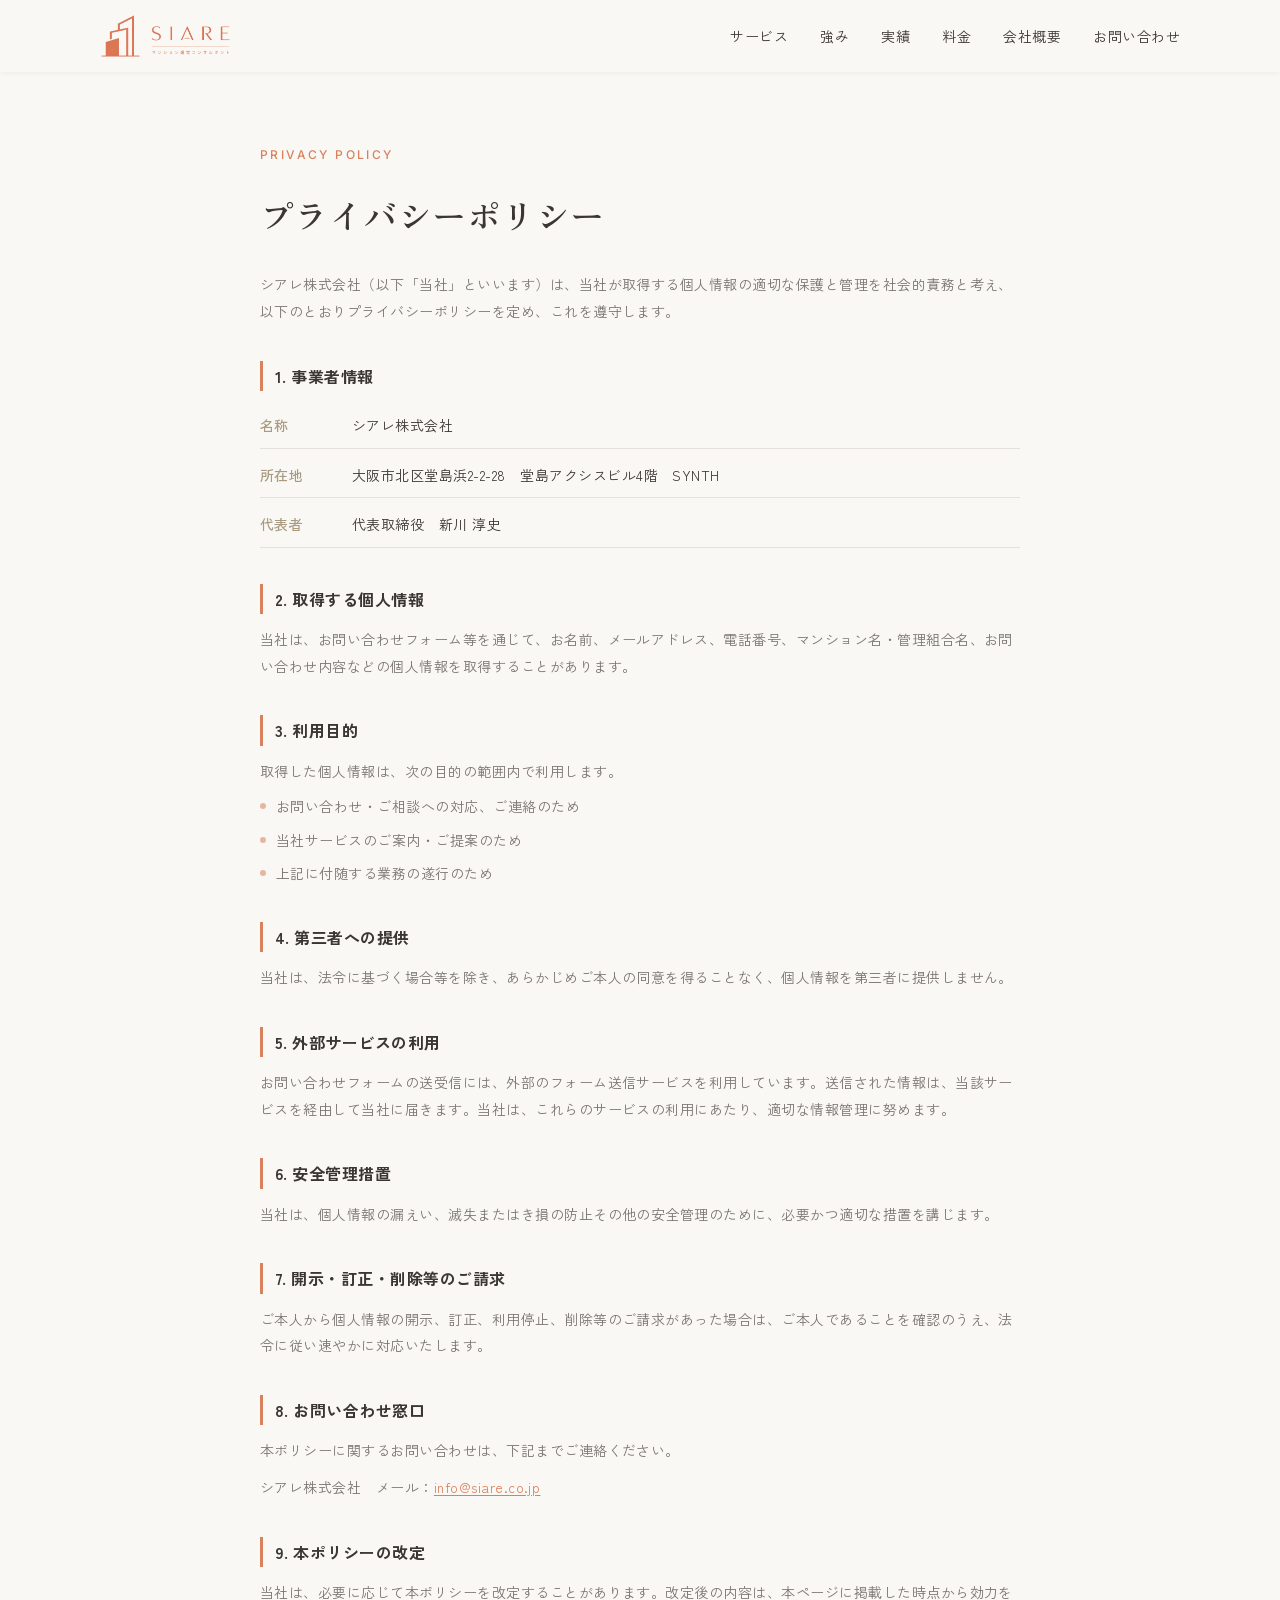
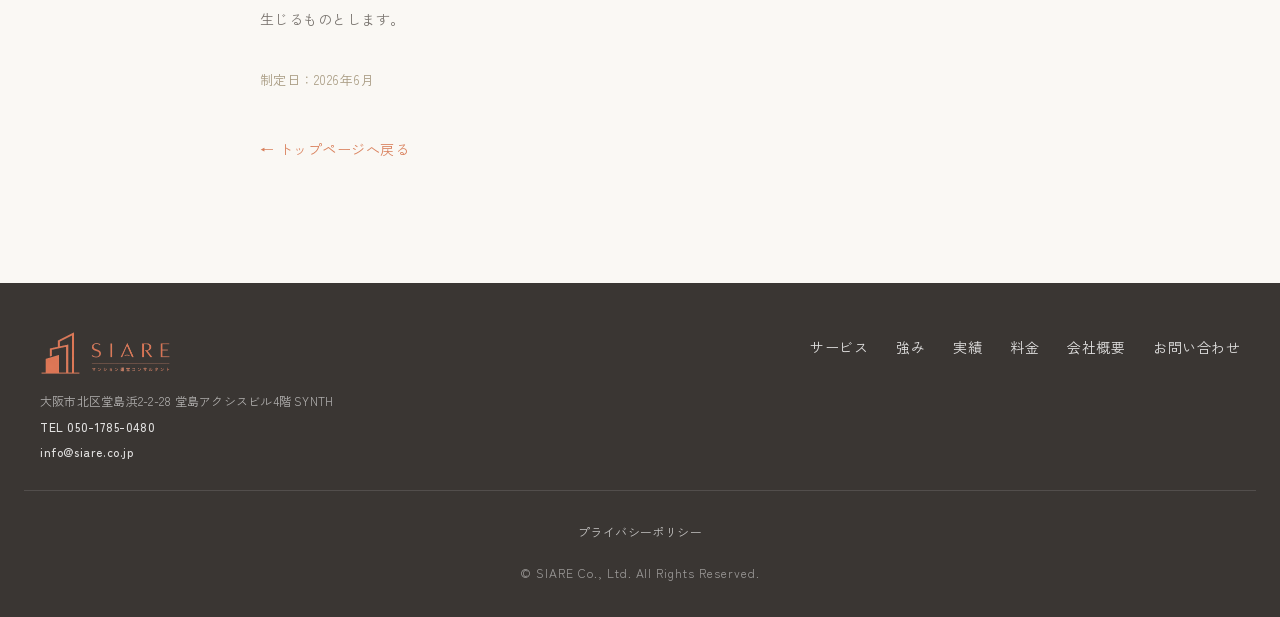
==== commit 8493327b: "feat: 法人代表電話(050-1785-0480)を会社概要・フッター・構造化データに追加 会社概要に電話番号行、index/privacyのフッターにTEL、Organizationの 構造化デ" ====
--- a/privacy.html
+++ b/privacy.html
@@ -119,6 +119,7 @@
         <img class="brand__img brand__img--footer" src="images/logo.png" alt="SIARE マンション運営コンサルタント" width="1040" height="349">
         <p class="footer-contact">
           <span class="footer-contact__addr">大阪市北区堂島浜2-2-28 堂島アクシスビル4階 SYNTH</span>
+          <a class="footer-contact__link" href="tel:05017850480">TEL 050-1785-0480</a>
           <a class="footer-contact__link" href="mailto:info@siare.co.jp">info@siare.co.jp</a>
         </p>
       </div>
--- a/css/style.css
+++ b/css/style.css
@@ -1762,6 +1762,42 @@
   line-height: 1.9;
   color: var(--color-text-secondary);
   text-align: left;
+  margin-bottom: 12px;
+}
+.case__highlight-desc:last-child {
+  margin-bottom: 0;
+}
+.case__em {
+  color: var(--color-terracotta-dark);
+  font-weight: 700;
+}
+.case__stats {
+  display: flex;
+  flex-direction: column;
+  gap: 18px;
+  margin-bottom: 22px;
+}
+.case__stat-figure {
+  font-family: var(--font-jp-serif);
+  font-size: 18px;
+  font-weight: 600;
+  color: var(--color-text-muted);
+  letter-spacing: 0.01em;
+  margin-bottom: 6px;
+  white-space: nowrap;
+}
+.case__stat-figure strong {
+  font-size: 30px;
+  font-weight: 700;
+  color: var(--color-terracotta);
+}
+.case__stat-figure span {
+  margin: 0 8px;
+  color: var(--color-terracotta-light);
+}
+.case__stat-cap {
+  font-size: 13px;
+  color: var(--color-text-secondary);
 }
 .case__grid {
   max-width: 760px;
@@ -1960,6 +1996,21 @@
   .case__highlight-figure strong {
     font-size: 44px;
   }
+  .case__stats {
+    flex-direction: row;
+    justify-content: center;
+    gap: 0;
+  }
+  .case__stat {
+    flex: 1;
+    padding: 0 28px;
+  }
+  .case__stat + .case__stat {
+    border-left: 1px solid var(--color-line-light);
+  }
+  .case__stat-figure strong {
+    font-size: 34px;
+  }
   .legal {
     padding: calc(var(--header-height) + 64px) 40px 96px;
   }
